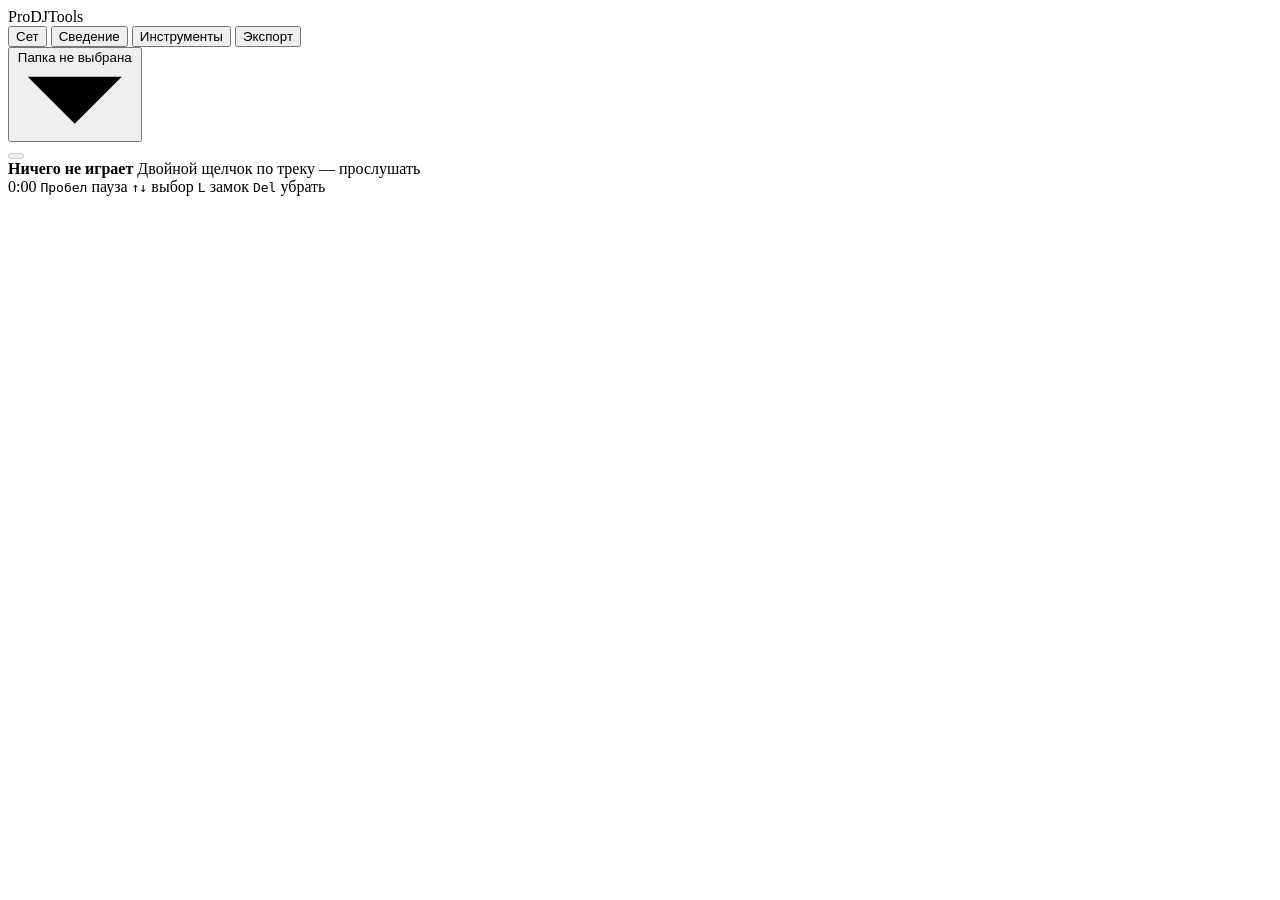
==== web/index.html @ 1dd1d4e2 "Add ProDj Tools" ====
<!doctype html>
<html lang="ru">
<head>
  <meta charset="utf-8">
  <meta name="viewport" content="width=device-width, initial-scale=1">
  <title>ProDJ Tools</title>
  <link rel="icon" href="data:image/svg+xml,%3Csvg xmlns='http://www.w3.org/2000/svg' viewBox='0 0 16 16'%3E%3Ccircle cx='8' cy='8' r='7' fill='%23f0a330'/%3E%3Ccircle cx='8' cy='8' r='2' fill='%23111'/%3E%3C/svg%3E">
  <link rel="stylesheet" href="/style.css">
</head>
<body>
  <header class="bar">
    <div class="brand">ProDJ<span>Tools</span></div>

    <nav class="tabs" role="tablist">
      <button role="tab" data-view="set" aria-selected="true">Сет</button>
      <button role="tab" data-view="mix" aria-selected="false">Сведение</button>
      <button role="tab" data-view="tools" aria-selected="false">Инструменты</button>
      <button role="tab" data-view="export" aria-selected="false">Экспорт</button>
    </nav>

    <div class="folder">
      <button class="folder-path" id="folder-toggle" aria-haspopup="true" aria-expanded="false">
        <span id="folder-name">Папка не выбрана</span>
        <svg viewBox="0 0 10 6" aria-hidden="true"><path d="M1 1l4 4 4-4"/></svg>
      </button>
      <div class="folder-menu" id="folder-menu" hidden>
        <button class="primary wide" data-act="pick">Выбрать папку…</button>
        <form class="paste" id="paste-form">
          <input name="dir" placeholder="или вставьте путь к папке" autocomplete="off" spellcheck="false">
          <button>Открыть</button>
        </form>
        <p class="label">Недавние</p>
        <ul class="recent" id="recent-menu"></ul>
      </div>
    </div>
  </header>

  <main>
    <!-- ───────────────────────────── Сет ───────────────────────────── -->
    <section class="view" id="view-set">
      <div class="welcome" id="welcome" hidden>
        <h1>Соберём сет</h1>
        <p>Откройте папку с треками. Программа определит темп, ключ и энергию каждого трека и предложит порядок, в котором они сводятся плавно.</p>
        <button class="primary" data-act="pick">Выбрать папку…</button>
        <ul class="recent" id="recent-welcome"></ul>
      </div>

      <div class="scanning" id="scanning" hidden>
        <p class="label">Анализ</p>
        <div class="progress"><div id="scan-bar"></div></div>
        <p class="scan-text"><span id="scan-count"></span><span id="scan-file"></span></p>
      </div>

      <div class="set" id="set" hidden>
        <div class="set-main">
          <div class="cols" aria-hidden="true">
            <span></span><span>#</span><span></span><span>Трек</span><span>Волна</span>
            <span class="r">BPM</span><span>Ключ</span><span>Энергия</span><span class="r">Время</span><span></span><span></span>
          </div>
          <ol class="setlist" id="setlist"></ol>
          <details class="bench" id="bench">
            <summary>Вне сета <span id="bench-count"></span></summary>
            <ul id="bench-list"></ul>
          </details>
          <ul class="scan-errors" id="scan-errors"></ul>
        </div>

        <aside class="side">
          <dl class="stats" id="stats"></dl>
          <figure class="chart">
            <svg id="chart" viewBox="0 0 300 120" preserveAspectRatio="none"></svg>
            <figcaption><span class="swatch bars"></span>энергия треков <span class="swatch line"></span><span id="curve-name"></span></figcaption>
          </figure>
          <button class="primary wide" id="build">Собрать сет</button>
          <button class="ghost wide" id="unlock-all" hidden>Снять все замки</button>
          <p class="hint">Перетаскивайте треки мышью. Замок оставляет трек на месте при пересборке. Кривая и приоритеты — во вкладке «Инструменты».</p>
        </aside>
      </div>
    </section>

    <!-- ─────────────────────────── Сведение ─────────────────────────── -->
    <section class="view mix" id="view-mix" hidden>
      <header class="mix-head">
        <div>
          <h1>Метки и переходы</h1>
          <p>Точки на сильных долях по бит-сетке каждого трека: где запускать следующий трек, где менять бас и когда убрать предыдущий. Время — от начала файла, такты — от первой сильной доли.</p>
        </div>
        <div class="mix-actions">
          <button class="ghost" id="mix-copy">Копировать текст</button>
          <button class="primary" id="mix-save">Сохранить лист меток</button>
        </div>
      </header>

      <details class="panel how">
        <summary>Как перенести метки в Rekordbox</summary>
        <ol>
          <li><b>Автоматически.</b> На вкладке «Экспорт» включите «Метки сведения» и импортируйте Rekordbox XML: сетка и метки A–E придут вместе с треками. Метки уже проанализированных треков Rekordbox при импорте может не заменить — тогда вручную.</li>
          <li><b>Вручную.</b> Включите <kbd>Quantize</kbd>. Откройте трек, остановите воспроизведение в указанное время (зум волны и счётчик времени в формате мин:сек.мс) и нажмите свободную кнопку Hot Cue — метка защёлкнется на ближайшую долю.</li>
          <li><b>Проверьте сетку.</b> Первая доля Rekordbox должна совпасть с «первой долей» в таблице ниже. Если Rekordbox начал такт с другой доли, сдвиньте его сетку — иначе номера тактов разойдутся, хотя время меток останется верным.</li>
        </ol>
      </details>

      <p class="label">Переходы</p>
      <ol class="mix-list" id="mix-transitions"></ol>

      <p class="label">Метки треков</p>
      <div class="cue-table" id="mix-tracks"></div>
    </section>

    <!-- ────────────────────────── Инструменты ───────────────────────── -->
    <section class="view tools" id="view-tools" hidden>
      <article class="panel span-2">
        <header><h2>Кривая энергии</h2><p>Какой формы будет вечер. Сборка подстраивает под кривую и энергию треков, и темп.</p></header>
        <div class="curves" id="curves"></div>
      </article>

      <article class="panel">
        <header><h2>Приоритеты сборки</h2><p>Что важнее, когда всё сразу не получается.</p></header>
        <div class="sliders">
          <label><span>Гармония ключей</span><input type="range" min="0" max="100" step="5" data-weight="harmony"><output></output></label>
          <label><span>Плавность темпа</span><input type="range" min="0" max="100" step="5" data-weight="tempo"><output></output></label>
          <label><span>Следовать кривой</span><input type="range" min="0" max="100" step="5" data-weight="energy"><output></output></label>
        </div>
        <button class="ghost" id="weights-reset">По умолчанию</button>
      </article>

      <article class="panel">
        <header><h2>Сет по времени</h2><p>Выберет из всей папки лучшие треки, чтобы уложиться в слот.</p></header>
        <div class="fields">
          <label class="field"><span>Длина слота, мин</span><input type="number" id="slot-minutes" min="10" max="600" step="5" value="60"></label>
          <label class="field"><span>Перекрытие при сведении, с</span><input type="number" id="overlap" min="0" max="120" step="5" value="30"></label>
        </div>
        <button class="primary" id="build-slot">Собрать под слот</button>
        <p class="result" id="slot-result"></p>
      </article>

      <article class="panel span-2 next">
        <header><h2>Что поставить дальше</h2><p>Лучшие продолжения для выбранного трека и где они на колесе Камелота.</p></header>
        <div class="next-grid">
          <div>
            <div class="next-controls">
              <select id="next-from" aria-label="Текущий трек"></select>
              <div class="segmented" id="next-direction" role="radiogroup" aria-label="Энергия">
                <button data-dir="-1" role="radio">Спокойнее</button>
                <button data-dir="0" role="radio">Так же</button>
                <button data-dir="1" role="radio">Мощнее</button>
              </div>
            </div>
            <ol class="suggestions" id="suggestions"></ol>
          </div>
          <figure class="wheel-box">
            <svg id="wheel" viewBox="0 0 240 240"></svg>
            <figcaption>Внешнее кольцо — мажор (B), внутреннее — минор (A). Цифра в секторе — сколько треков папки в этом ключе. Обведены ключи, которые сводятся с выбранным.</figcaption>
          </figure>
        </div>
      </article>

      <article class="panel">
        <header><h2>Проверка переходов</h2><p>Места, где сведение потребует внимания.</p></header>
        <ol class="checks" id="checks"></ol>
      </article>

      <article class="panel">
        <header><h2>Октава темпа</h2><p>Анализатор не всегда отличает 70 от 140 BPM. Укажите, в каком диапазоне живёт ваш жанр.</p></header>
        <div class="choices" id="bpm-floor">
          <label><input type="radio" name="floor" value="70"><span><b>70–140</b><small>хип-хоп, трэп, R&amp;B</small></span></label>
          <label><input type="radio" name="floor" value="88"><span><b>88–176</b><small>house, dubstep, riddim, DnB</small></span></label>
          <label><input type="radio" name="floor" value="100"><span><b>100–200</b><small>hardstyle, hardcore, footwork</small></span></label>
        </div>
      </article>
    </section>

    <!-- ──────────────────────────── Экспорт ─────────────────────────── -->
    <section class="view export" id="view-export" hidden>
      <article class="panel">
        <header><h2>Записать сет в файлы</h2><p>Порядок окажется в самих файлах — Rekordbox, Serato и любой плеер увидят его без этой программы.</p></header>
        <label class="field"><span>Название сета</span><input id="ex-name" spellcheck="false"></label>
        <div class="checks-list">
          <label class="check"><input type="checkbox" id="ex-rename" checked><span><b>Пронумеровать файлы</b><small>«07 - Artist - Title.flac». Треки вне сета теряют старые номера.</small></span></label>
          <label class="check"><input type="checkbox" id="ex-tags" checked><span><b>Номер в теги</b><small>Название «07 Title», альбом — название сета, номер трека. По этим полям сортирует Rekordbox. Только FLAC и MP3.</small></span></label>
          <label class="check"><input type="checkbox" id="ex-bpmkey"><span><b>BPM и ключ в теги</b><small>Для программ без собственного анализа.</small></span></label>
          <label class="check"><input type="checkbox" id="ex-m3u" checked><span><b>Плейлист M3U8</b><small>Откроется в любом плеере.</small></span></label>
          <label class="check"><input type="checkbox" id="ex-cues" checked><span><b>Метки сведения</b><small>Лист меток «… — метки.txt» в папке сета, а в Rekordbox XML — бит-сетка и метки A–E (hot cue и memory cue).</small></span></label>
          <label class="check"><input type="checkbox" id="ex-xml" checked><span><b>Rekordbox XML</b><small>Плейлист с порядком, BPM и ключом. Подключение: Preferences → Advanced → Database → rekordbox xml, затем в дереве rekordbox xml → Playlists → Import Playlist.</small></span></label>
        </div>
        <button class="primary" id="ex-run">Записать</button>
      </article>

      <article class="panel">
        <header><h2>Журнал</h2><p>Что было сделано при последней записи.</p></header>
        <ol class="log" id="ex-log"><li class="muted">Пока пусто.</li></ol>
      </article>

      <article class="panel">
        <header><h2>Откатить</h2><p>Перед первой записью программа сохраняет исходные имена и теги в файл .prodj-backup.json в папке сета.</p></header>
        <button class="ghost" id="ex-restore">Вернуть файлы как было</button>
      </article>
    </section>
  </main>

  <footer class="deck" id="deck">
    <button class="icon play-big" id="deck-play" aria-label="Играть" disabled></button>
    <div class="now">
      <b id="deck-title">Ничего не играет</b>
      <span id="deck-sub">Двойной щелчок по треку — прослушать</span>
    </div>
    <div class="scrub" id="deck-scrub"><div id="deck-fill"></div></div>
    <span class="clock" id="deck-clock">0:00</span>
    <span class="keys"><kbd>Пробел</kbd> пауза <kbd>↑</kbd><kbd>↓</kbd> выбор <kbd>L</kbd> замок <kbd>Del</kbd> убрать</span>
  </footer>

  <audio id="audio-a" preload="none"></audio>
  <div class="toast" id="toast" role="status" hidden></div>

  <script type="module" src="/app.js"></script>
</body>
</html>
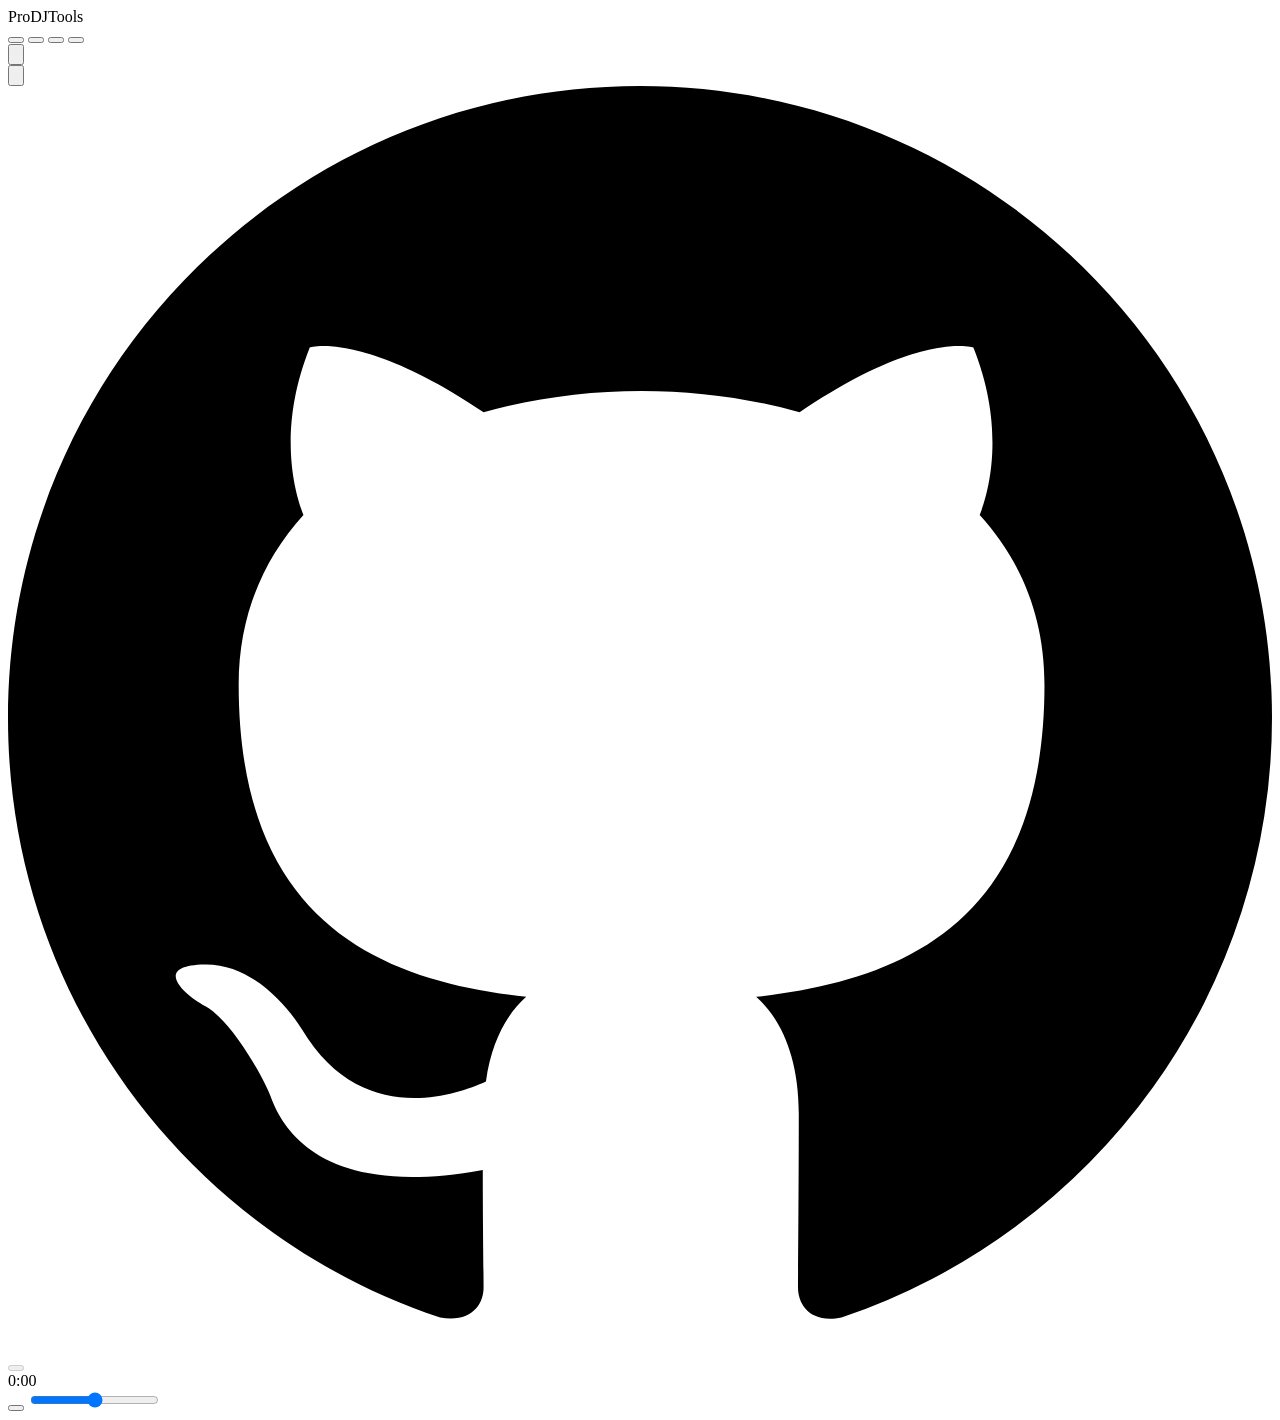
==== commit 7e08f49e: "New version ProDJ Tools 1.0.1" ====
--- a/web/index.html
+++ b/web/index.html
@@ -1,52 +1,68 @@
 <!doctype html>
-<html lang="ru">
+<html lang="en">
 <head>
   <meta charset="utf-8">
   <meta name="viewport" content="width=device-width, initial-scale=1">
   <title>ProDJ Tools</title>
-  <link rel="icon" href="data:image/svg+xml,%3Csvg xmlns='http://www.w3.org/2000/svg' viewBox='0 0 16 16'%3E%3Ccircle cx='8' cy='8' r='7' fill='%23f0a330'/%3E%3Ccircle cx='8' cy='8' r='2' fill='%23111'/%3E%3C/svg%3E">
+  <link rel="icon" type="image/png" href="/icon.png">
   <link rel="stylesheet" href="/style.css">
 </head>
-<body>
+<!-- Texts come from web/i18n/<language>.json: data-i18n fills an element's
+     text, data-i18n-html its markup, data-i18n-title / -label / -placeholder
+     the attributes. The page stays hidden until they are in place. -->
+<body class="loading">
   <header class="bar">
-    <div class="brand">ProDJ<span>Tools</span></div>
+    <div class="brand">ProDJ<span>Tools</span><small class="version" id="version"></small></div>
 
     <nav class="tabs" role="tablist">
-      <button role="tab" data-view="set" aria-selected="true">Сет</button>
-      <button role="tab" data-view="mix" aria-selected="false">Сведение</button>
-      <button role="tab" data-view="tools" aria-selected="false">Инструменты</button>
-      <button role="tab" data-view="export" aria-selected="false">Экспорт</button>
+      <button role="tab" data-view="set" aria-selected="true" data-i18n="tab.set"></button>
+      <button role="tab" data-view="mix" aria-selected="false" data-i18n="tab.mix"></button>
+      <button role="tab" data-view="tools" aria-selected="false" data-i18n="tab.tools"></button>
+      <button role="tab" data-view="export" aria-selected="false" data-i18n="tab.export"></button>
     </nav>
 
     <div class="folder">
       <button class="folder-path" id="folder-toggle" aria-haspopup="true" aria-expanded="false">
-        <span id="folder-name">Папка не выбрана</span>
+        <span id="folder-name"></span>
         <svg viewBox="0 0 10 6" aria-hidden="true"><path d="M1 1l4 4 4-4"/></svg>
       </button>
       <div class="folder-menu" id="folder-menu" hidden>
-        <button class="primary wide" data-act="pick">Выбрать папку…</button>
+        <button class="primary wide" data-act="pick" data-i18n="folder.pick"></button>
         <form class="paste" id="paste-form">
-          <input name="dir" placeholder="или вставьте путь к папке" autocomplete="off" spellcheck="false">
-          <button>Открыть</button>
+          <input name="dir" data-i18n-placeholder="folder.paste" autocomplete="off" spellcheck="false">
+          <button data-i18n="folder.open"></button>
         </form>
-        <p class="label">Недавние</p>
+        <p class="label" data-i18n="folder.recent"></p>
         <ul class="recent" id="recent-menu"></ul>
       </div>
     </div>
+
+    <div class="lang">
+      <button class="lang-toggle" id="lang-toggle" aria-haspopup="true" aria-expanded="false" data-i18n-title="lang.choose" data-i18n-label="lang.choose">
+        <svg viewBox="0 0 16 16" aria-hidden="true"><circle cx="8" cy="8" r="6.2"/><path d="M1.8 8h12.4M8 1.8c1.7 1.8 2.5 3.9 2.5 6.2S9.7 12.4 8 14.2M8 1.8C6.3 3.6 5.5 5.7 5.5 8s.8 4.4 2.5 6.2"/></svg>
+        <span id="lang-code"></span>
+      </button>
+      <ul class="lang-menu" id="lang-menu" role="menu" hidden></ul>
+    </div>
+
+    <a class="icon github" id="github" href="https://github.com/EgaNet1" target="_blank" rel="noopener" data-i18n-title="github" data-i18n-label="github">
+      <svg viewBox="0 0 16 16" aria-hidden="true"><path class="solid" d="M8 0C3.58 0 0 3.58 0 8c0 3.54 2.29 6.53 5.47 7.59.4.07.55-.17.55-.38 0-.19-.01-.82-.01-1.49-2.01.37-2.53-.49-2.69-.94-.09-.23-.48-.94-.82-1.13-.28-.15-.68-.52-.01-.53.63-.01 1.08.58 1.23.82.72 1.21 1.87.87 2.33.66.07-.52.28-.87.51-1.07-1.78-.2-3.64-.89-3.64-3.95 0-.87.31-1.59.82-2.15-.08-.2-.36-1.02.08-2.12 0 0 .67-.21 2.2.82.64-.18 1.32-.27 2-.27.68 0 1.36.09 2 .27 1.53-1.04 2.2-.82 2.2-.82.44 1.1.16 1.92.08 2.12.51.56.82 1.27.82 2.15 0 3.07-1.87 3.75-3.65 3.95.29.25.54.73.54 1.48 0 1.07-.01 1.93-.01 2.2 0 .21.15.46.55.38A8.013 8.013 0 0016 8c0-4.42-3.58-8-8-8z"/></svg>
+    </a>
   </header>
 
   <main>
-    <!-- ───────────────────────────── Сет ───────────────────────────── -->
+    <!-- ───────────────────────────── Set ───────────────────────────── -->
     <section class="view" id="view-set">
       <div class="welcome" id="welcome" hidden>
-        <h1>Соберём сет</h1>
-        <p>Откройте папку с треками. Программа определит темп, ключ и энергию каждого трека и предложит порядок, в котором они сводятся плавно.</p>
-        <button class="primary" data-act="pick">Выбрать папку…</button>
+        <img class="logo" src="/icon.png" alt="" width="72" height="72">
+        <h1 data-i18n="welcome.title"></h1>
+        <p data-i18n="welcome.text"></p>
+        <button class="primary" data-act="pick" data-i18n="folder.pick"></button>
         <ul class="recent" id="recent-welcome"></ul>
       </div>
 
       <div class="scanning" id="scanning" hidden>
-        <p class="label">Анализ</p>
+        <p class="label" data-i18n="scan.label"></p>
         <div class="progress"><div id="scan-bar"></div></div>
         <p class="scan-text"><span id="scan-count"></span><span id="scan-file"></span></p>
       </div>
@@ -54,12 +70,12 @@
       <div class="set" id="set" hidden>
         <div class="set-main">
           <div class="cols" aria-hidden="true">
-            <span></span><span>#</span><span></span><span>Трек</span><span>Волна</span>
-            <span class="r">BPM</span><span>Ключ</span><span>Энергия</span><span class="r">Время</span><span></span><span></span>
+            <span></span><span>#</span><span></span><span data-i18n="col.track"></span><span data-i18n="col.wave"></span>
+            <span class="r">BPM</span><span data-i18n="col.key"></span><span data-i18n="col.energy"></span><span class="r" data-i18n="col.time"></span><span></span><span></span>
           </div>
           <ol class="setlist" id="setlist"></ol>
           <details class="bench" id="bench">
-            <summary>Вне сета <span id="bench-count"></span></summary>
+            <summary><span data-i18n="bench.title"></span> <span id="bench-count"></span></summary>
             <ul id="bench-list"></ul>
           </details>
           <ul class="scan-errors" id="scan-errors"></ul>
@@ -69,144 +85,148 @@
           <dl class="stats" id="stats"></dl>
           <figure class="chart">
             <svg id="chart" viewBox="0 0 300 120" preserveAspectRatio="none"></svg>
-            <figcaption><span class="swatch bars"></span>энергия треков <span class="swatch line"></span><span id="curve-name"></span></figcaption>
+            <figcaption><span class="swatch bars"></span><span data-i18n="chart.energy"></span> <span class="swatch line"></span><span id="curve-name"></span></figcaption>
           </figure>
-          <button class="primary wide" id="build">Собрать сет</button>
-          <button class="ghost wide" id="unlock-all" hidden>Снять все замки</button>
-          <p class="hint">Перетаскивайте треки мышью. Замок оставляет трек на месте при пересборке. Кривая и приоритеты — во вкладке «Инструменты».</p>
+          <button class="primary wide" id="build" data-i18n="set.build"></button>
+          <button class="ghost wide" id="unlock-all" hidden data-i18n="set.unlock_all"></button>
+          <p class="hint" data-i18n="set.hint"></p>
         </aside>
       </div>
     </section>
 
-    <!-- ─────────────────────────── Сведение ─────────────────────────── -->
+    <!-- ─────────────────────────── Mixing ─────────────────────────── -->
     <section class="view mix" id="view-mix" hidden>
       <header class="mix-head">
         <div>
-          <h1>Метки и переходы</h1>
-          <p>Точки на сильных долях по бит-сетке каждого трека: где запускать следующий трек, где менять бас и когда убрать предыдущий. Время — от начала файла, такты — от первой сильной доли.</p>
+          <h1 data-i18n="mix.title"></h1>
+          <p data-i18n="mix.text"></p>
         </div>
         <div class="mix-actions">
-          <button class="ghost" id="mix-copy">Копировать текст</button>
-          <button class="primary" id="mix-save">Сохранить лист меток</button>
+          <button class="ghost" id="mix-copy" data-i18n="mix.copy"></button>
+          <button class="primary" id="mix-save" data-i18n="mix.save"></button>
         </div>
       </header>
 
       <details class="panel how">
-        <summary>Как перенести метки в Rekordbox</summary>
+        <summary data-i18n="mix.how.title"></summary>
         <ol>
-          <li><b>Автоматически.</b> На вкладке «Экспорт» включите «Метки сведения» и импортируйте Rekordbox XML: сетка и метки A–E придут вместе с треками. Метки уже проанализированных треков Rekordbox при импорте может не заменить — тогда вручную.</li>
-          <li><b>Вручную.</b> Включите <kbd>Quantize</kbd>. Откройте трек, остановите воспроизведение в указанное время (зум волны и счётчик времени в формате мин:сек.мс) и нажмите свободную кнопку Hot Cue — метка защёлкнется на ближайшую долю.</li>
-          <li><b>Проверьте сетку.</b> Первая доля Rekordbox должна совпасть с «первой долей» в таблице ниже. Если Rekordbox начал такт с другой доли, сдвиньте его сетку — иначе номера тактов разойдутся, хотя время меток останется верным.</li>
+          <li data-i18n-html="mix.how.auto"></li>
+          <li data-i18n-html="mix.how.manual"></li>
+          <li data-i18n-html="mix.how.grid"></li>
         </ol>
       </details>
 
-      <p class="label">Переходы</p>
+      <p class="label" data-i18n="mix.transitions"></p>
       <ol class="mix-list" id="mix-transitions"></ol>
 
-      <p class="label">Метки треков</p>
+      <p class="label" data-i18n="mix.cues"></p>
       <div class="cue-table" id="mix-tracks"></div>
     </section>
 
-    <!-- ────────────────────────── Инструменты ───────────────────────── -->
+    <!-- ────────────────────────── Tools ───────────────────────── -->
     <section class="view tools" id="view-tools" hidden>
       <article class="panel span-2">
-        <header><h2>Кривая энергии</h2><p>Какой формы будет вечер. Сборка подстраивает под кривую и энергию треков, и темп.</p></header>
+        <header><h2 data-i18n="curves.title"></h2><p data-i18n="curves.text"></p></header>
         <div class="curves" id="curves"></div>
       </article>
 
       <article class="panel">
-        <header><h2>Приоритеты сборки</h2><p>Что важнее, когда всё сразу не получается.</p></header>
+        <header><h2 data-i18n="weights.title"></h2><p data-i18n="weights.text"></p></header>
         <div class="sliders">
-          <label><span>Гармония ключей</span><input type="range" min="0" max="100" step="5" data-weight="harmony"><output></output></label>
-          <label><span>Плавность темпа</span><input type="range" min="0" max="100" step="5" data-weight="tempo"><output></output></label>
-          <label><span>Следовать кривой</span><input type="range" min="0" max="100" step="5" data-weight="energy"><output></output></label>
-        </div>
-        <button class="ghost" id="weights-reset">По умолчанию</button>
-      </article>
-
-      <article class="panel">
-        <header><h2>Сет по времени</h2><p>Выберет из всей папки лучшие треки, чтобы уложиться в слот.</p></header>
+          <label><span data-i18n="weights.harmony"></span><input type="range" min="0" max="100" step="5" data-weight="harmony"><output></output></label>
+          <label><span data-i18n="weights.tempo"></span><input type="range" min="0" max="100" step="5" data-weight="tempo"><output></output></label>
+          <label><span data-i18n="weights.energy"></span><input type="range" min="0" max="100" step="5" data-weight="energy"><output></output></label>
+        </div>
+        <button class="ghost" id="weights-reset" data-i18n="weights.reset"></button>
+      </article>
+
+      <article class="panel">
+        <header><h2 data-i18n="slot.title"></h2><p data-i18n="slot.text"></p></header>
         <div class="fields">
-          <label class="field"><span>Длина слота, мин</span><input type="number" id="slot-minutes" min="10" max="600" step="5" value="60"></label>
-          <label class="field"><span>Перекрытие при сведении, с</span><input type="number" id="overlap" min="0" max="120" step="5" value="30"></label>
-        </div>
-        <button class="primary" id="build-slot">Собрать под слот</button>
+          <label class="field"><span data-i18n="slot.minutes"></span><input type="number" id="slot-minutes" min="10" max="600" step="5" value="60"></label>
+          <label class="field"><span data-i18n="slot.overlap"></span><input type="number" id="overlap" min="0" max="120" step="5" value="30"></label>
+        </div>
+        <button class="primary" id="build-slot" data-i18n="slot.build"></button>
         <p class="result" id="slot-result"></p>
       </article>
 
       <article class="panel span-2 next">
-        <header><h2>Что поставить дальше</h2><p>Лучшие продолжения для выбранного трека и где они на колесе Камелота.</p></header>
+        <header><h2 data-i18n="next.title"></h2><p data-i18n="next.text"></p></header>
         <div class="next-grid">
           <div>
             <div class="next-controls">
-              <select id="next-from" aria-label="Текущий трек"></select>
-              <div class="segmented" id="next-direction" role="radiogroup" aria-label="Энергия">
-                <button data-dir="-1" role="radio">Спокойнее</button>
-                <button data-dir="0" role="radio">Так же</button>
-                <button data-dir="1" role="radio">Мощнее</button>
+              <select id="next-from" data-i18n-label="next.current"></select>
+              <div class="segmented" id="next-direction" role="radiogroup" data-i18n-label="col.energy">
+                <button data-dir="-1" role="radio" data-i18n="next.calmer"></button>
+                <button data-dir="0" role="radio" data-i18n="next.same"></button>
+                <button data-dir="1" role="radio" data-i18n="next.stronger"></button>
               </div>
             </div>
             <ol class="suggestions" id="suggestions"></ol>
           </div>
           <figure class="wheel-box">
             <svg id="wheel" viewBox="0 0 240 240"></svg>
-            <figcaption>Внешнее кольцо — мажор (B), внутреннее — минор (A). Цифра в секторе — сколько треков папки в этом ключе. Обведены ключи, которые сводятся с выбранным.</figcaption>
+            <figcaption data-i18n="next.wheel"></figcaption>
           </figure>
         </div>
       </article>
 
       <article class="panel">
-        <header><h2>Проверка переходов</h2><p>Места, где сведение потребует внимания.</p></header>
+        <header><h2 data-i18n="checks.title"></h2><p data-i18n="checks.text"></p></header>
         <ol class="checks" id="checks"></ol>
       </article>
 
       <article class="panel">
-        <header><h2>Октава темпа</h2><p>Анализатор не всегда отличает 70 от 140 BPM. Укажите, в каком диапазоне живёт ваш жанр.</p></header>
+        <header><h2 data-i18n="octave.title"></h2><p data-i18n="octave.text"></p></header>
         <div class="choices" id="bpm-floor">
-          <label><input type="radio" name="floor" value="70"><span><b>70–140</b><small>хип-хоп, трэп, R&amp;B</small></span></label>
+          <label><input type="radio" name="floor" value="70"><span><b>70–140</b><small data-i18n="octave.70"></small></span></label>
           <label><input type="radio" name="floor" value="88"><span><b>88–176</b><small>house, dubstep, riddim, DnB</small></span></label>
           <label><input type="radio" name="floor" value="100"><span><b>100–200</b><small>hardstyle, hardcore, footwork</small></span></label>
         </div>
       </article>
     </section>
 
-    <!-- ──────────────────────────── Экспорт ─────────────────────────── -->
+    <!-- ──────────────────────────── Export ─────────────────────────── -->
     <section class="view export" id="view-export" hidden>
       <article class="panel">
-        <header><h2>Записать сет в файлы</h2><p>Порядок окажется в самих файлах — Rekordbox, Serato и любой плеер увидят его без этой программы.</p></header>
-        <label class="field"><span>Название сета</span><input id="ex-name" spellcheck="false"></label>
+        <header><h2 data-i18n="export.title"></h2><p data-i18n="export.text"></p></header>
+        <label class="field"><span data-i18n="export.name"></span><input id="ex-name" spellcheck="false"></label>
         <div class="checks-list">
-          <label class="check"><input type="checkbox" id="ex-rename" checked><span><b>Пронумеровать файлы</b><small>«07 - Artist - Title.flac». Треки вне сета теряют старые номера.</small></span></label>
-          <label class="check"><input type="checkbox" id="ex-tags" checked><span><b>Номер в теги</b><small>Название «07 Title», альбом — название сета, номер трека. По этим полям сортирует Rekordbox. Только FLAC и MP3.</small></span></label>
-          <label class="check"><input type="checkbox" id="ex-bpmkey"><span><b>BPM и ключ в теги</b><small>Для программ без собственного анализа.</small></span></label>
-          <label class="check"><input type="checkbox" id="ex-m3u" checked><span><b>Плейлист M3U8</b><small>Откроется в любом плеере.</small></span></label>
-          <label class="check"><input type="checkbox" id="ex-cues" checked><span><b>Метки сведения</b><small>Лист меток «… — метки.txt» в папке сета, а в Rekordbox XML — бит-сетка и метки A–E (hot cue и memory cue).</small></span></label>
-          <label class="check"><input type="checkbox" id="ex-xml" checked><span><b>Rekordbox XML</b><small>Плейлист с порядком, BPM и ключом. Подключение: Preferences → Advanced → Database → rekordbox xml, затем в дереве rekordbox xml → Playlists → Import Playlist.</small></span></label>
-        </div>
-        <button class="primary" id="ex-run">Записать</button>
-      </article>
-
-      <article class="panel">
-        <header><h2>Журнал</h2><p>Что было сделано при последней записи.</p></header>
-        <ol class="log" id="ex-log"><li class="muted">Пока пусто.</li></ol>
-      </article>
-
-      <article class="panel">
-        <header><h2>Откатить</h2><p>Перед первой записью программа сохраняет исходные имена и теги в файл .prodj-backup.json в папке сета.</p></header>
-        <button class="ghost" id="ex-restore">Вернуть файлы как было</button>
+          <label class="check"><input type="checkbox" id="ex-rename" checked><span><b data-i18n="export.rename"></b><small data-i18n="export.rename.hint"></small></span></label>
+          <label class="check"><input type="checkbox" id="ex-tags" checked><span><b data-i18n="export.tags"></b><small data-i18n="export.tags.hint"></small></span></label>
+          <label class="check"><input type="checkbox" id="ex-bpmkey"><span><b data-i18n="export.bpmkey"></b><small data-i18n="export.bpmkey.hint"></small></span></label>
+          <label class="check"><input type="checkbox" id="ex-m3u" checked><span><b data-i18n="export.m3u"></b><small data-i18n="export.m3u.hint"></small></span></label>
+          <label class="check"><input type="checkbox" id="ex-cues" checked><span><b data-i18n="export.cues"></b><small data-i18n="export.cues.hint"></small></span></label>
+          <label class="check"><input type="checkbox" id="ex-xml" checked><span><b>Rekordbox XML</b><small data-i18n="export.xml.hint"></small></span></label>
+        </div>
+        <button class="primary" id="ex-run" data-i18n="export.run"></button>
+      </article>
+
+      <article class="panel">
+        <header><h2 data-i18n="log.title"></h2><p data-i18n="log.text"></p></header>
+        <ol class="log" id="ex-log"></ol>
+      </article>
+
+      <article class="panel">
+        <header><h2 data-i18n="restore.title"></h2><p data-i18n="restore.text"></p></header>
+        <button class="ghost" id="ex-restore" data-i18n="restore.run"></button>
       </article>
     </section>
   </main>
 
   <footer class="deck" id="deck">
-    <button class="icon play-big" id="deck-play" aria-label="Играть" disabled></button>
+    <button class="icon play-big" id="deck-play" disabled></button>
     <div class="now">
-      <b id="deck-title">Ничего не играет</b>
-      <span id="deck-sub">Двойной щелчок по треку — прослушать</span>
+      <b id="deck-title"></b>
+      <span id="deck-sub"></span>
     </div>
     <div class="scrub" id="deck-scrub"><div id="deck-fill"></div></div>
     <span class="clock" id="deck-clock">0:00</span>
-    <span class="keys"><kbd>Пробел</kbd> пауза <kbd>↑</kbd><kbd>↓</kbd> выбор <kbd>L</kbd> замок <kbd>Del</kbd> убрать</span>
+    <div class="volume">
+      <button class="icon" id="mute"></button>
+      <input type="range" id="volume" min="0" max="100" step="1" data-i18n-label="volume.label">
+    </div>
+    <span class="keys" data-i18n-html="keys"></span>
   </footer>
 
   <audio id="audio-a" preload="none"></audio>
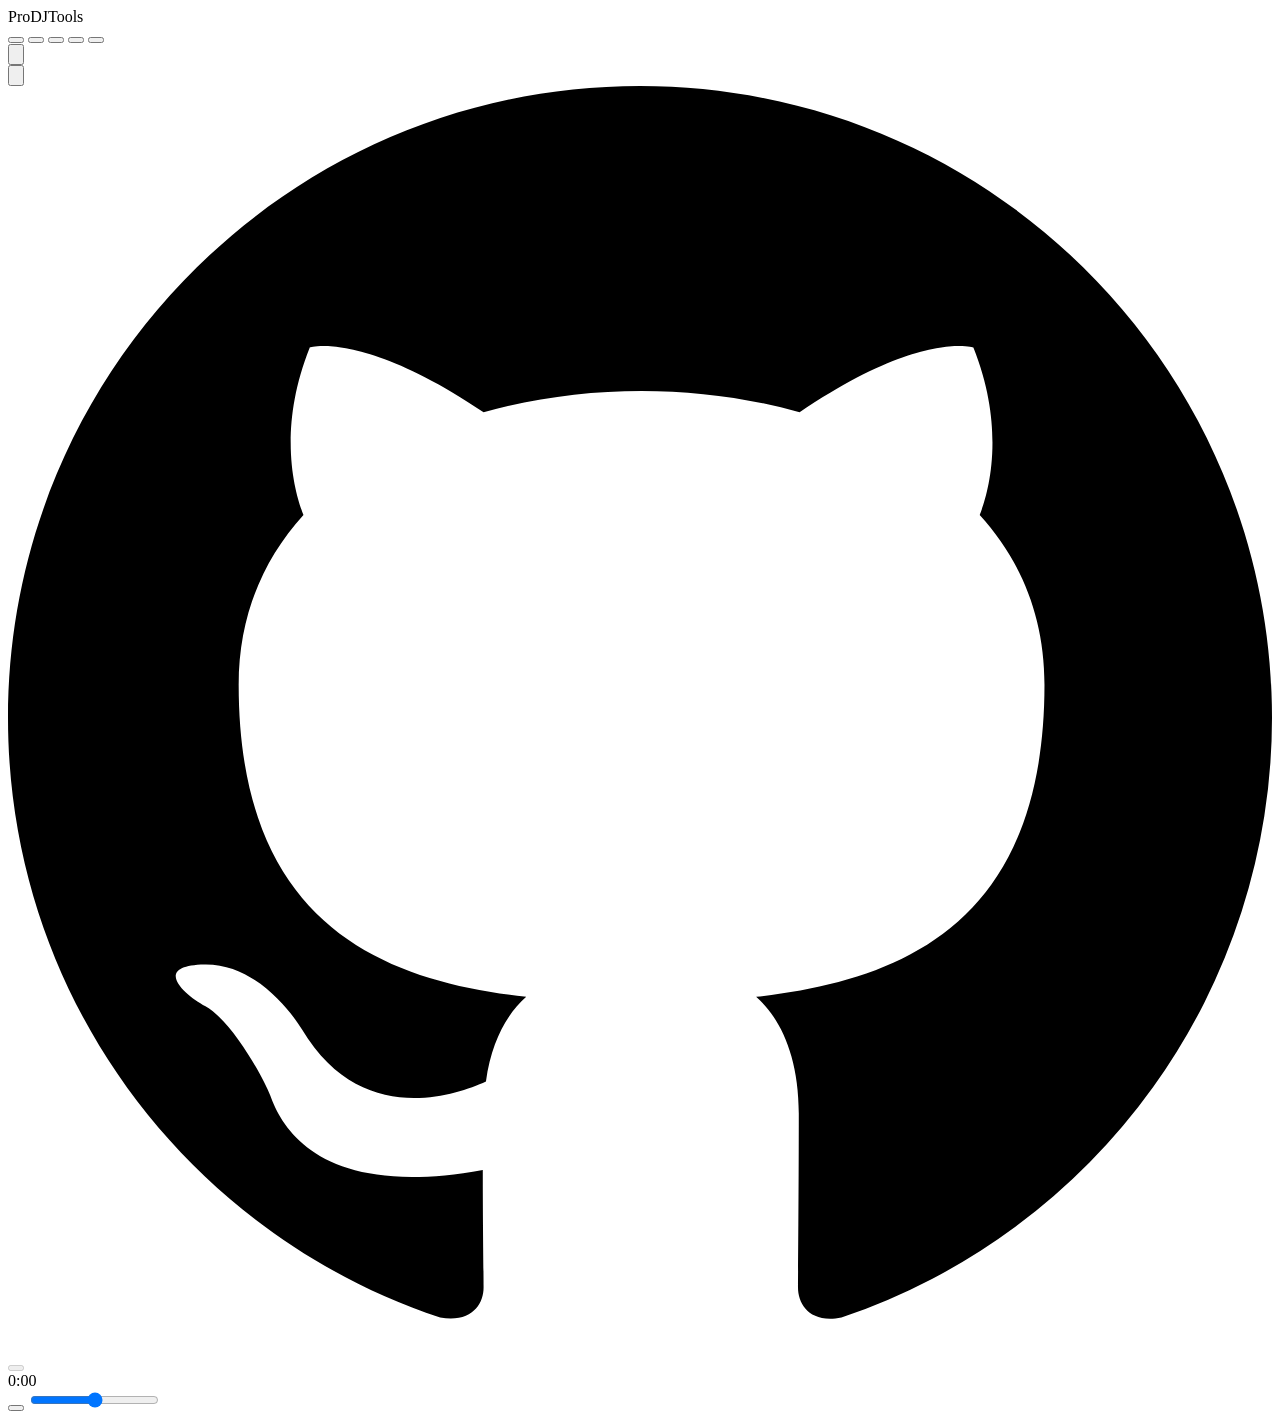
==== commit 5b815040: "1.0.3: Ready set tab, set download as FLAC/MP3, seeking in previews" ====
--- a/web/index.html
+++ b/web/index.html
@@ -17,6 +17,7 @@
     <nav class="tabs" role="tablist">
       <button role="tab" data-view="set" aria-selected="true" data-i18n="tab.set"></button>
       <button role="tab" data-view="mix" aria-selected="false" data-i18n="tab.mix"></button>
+      <button role="tab" data-view="mixdown" aria-selected="false" data-i18n="tab.mixdown"></button>
       <button role="tab" data-view="tools" aria-selected="false" data-i18n="tab.tools"></button>
       <button role="tab" data-view="export" aria-selected="false" data-i18n="tab.export"></button>
     </nav>
@@ -107,6 +108,25 @@
         </div>
       </header>
 
+      <div class="mix-bar">
+        <div class="segmented" id="mix-mode" role="tablist">
+          <button role="tab" data-mode="transitions" data-i18n="mix.view.transitions"></button>
+          <button role="tab" data-mode="cues" data-i18n="mix.view.cues"></button>
+        </div>
+        <p class="mix-how-short" id="mix-how-short"></p>
+      </div>
+
+      <ol class="mix-list" id="mix-transitions"></ol>
+
+      <div class="mix-cues" id="mix-cues" hidden>
+        <section class="panel cue-guide">
+          <h2 data-i18n="mix.legend"></h2>
+          <ul class="cue-legend" id="cue-legend"></ul>
+          <ul class="kind-legend" id="kind-legend"></ul>
+        </section>
+        <div class="cue-cards" id="mix-tracks"></div>
+      </div>
+
       <details class="panel how">
         <summary data-i18n="mix.how.title"></summary>
         <ol>
@@ -115,12 +135,43 @@
           <li data-i18n-html="mix.how.grid"></li>
         </ol>
       </details>
-
-      <p class="label" data-i18n="mix.transitions"></p>
-      <ol class="mix-list" id="mix-transitions"></ol>
-
-      <p class="label" data-i18n="mix.cues"></p>
-      <div class="cue-table" id="mix-tracks"></div>
+    </section>
+
+    <!-- ───────────────────────── Ready set ──────────────────────── -->
+    <section class="view mix mixdown" id="view-mixdown" hidden>
+      <header class="mix-head">
+        <div>
+          <h1 data-i18n="md.title"></h1>
+          <p data-i18n="md.text"></p>
+        </div>
+        <div class="mix-actions">
+          <div class="segmented" id="md-format" role="radiogroup" data-i18n-label="md.format">
+            <button role="radio" data-format="flac">FLAC</button>
+            <button role="radio" data-format="mp3">MP3</button>
+          </div>
+          <button class="primary" id="md-download" data-i18n="md.download"></button>
+        </div>
+      </header>
+
+      <div class="panel md-export" id="md-export" hidden>
+        <div class="md-export-row">
+          <span id="md-export-text"></span>
+          <button class="ghost" id="md-cancel" data-i18n="md.cancel"></button>
+        </div>
+        <div class="progress"><div id="md-export-bar"></div></div>
+      </div>
+
+      <section class="panel md-overview">
+        <div class="md-overview-head">
+          <button class="listen" id="md-play"><span class="ico"></span><span class="txt"></span></button>
+          <span class="fact mono" id="md-length"></span>
+          <p class="mix-how-short" data-i18n="md.seek_hint"></p>
+        </div>
+        <div class="md-strip" id="md-strip"></div>
+      </section>
+
+      <p class="label" data-i18n="md.transitions"></p>
+      <ol class="mix-list" id="md-list"></ol>
     </section>
 
     <!-- ────────────────────────── Tools ───────────────────────── -->
